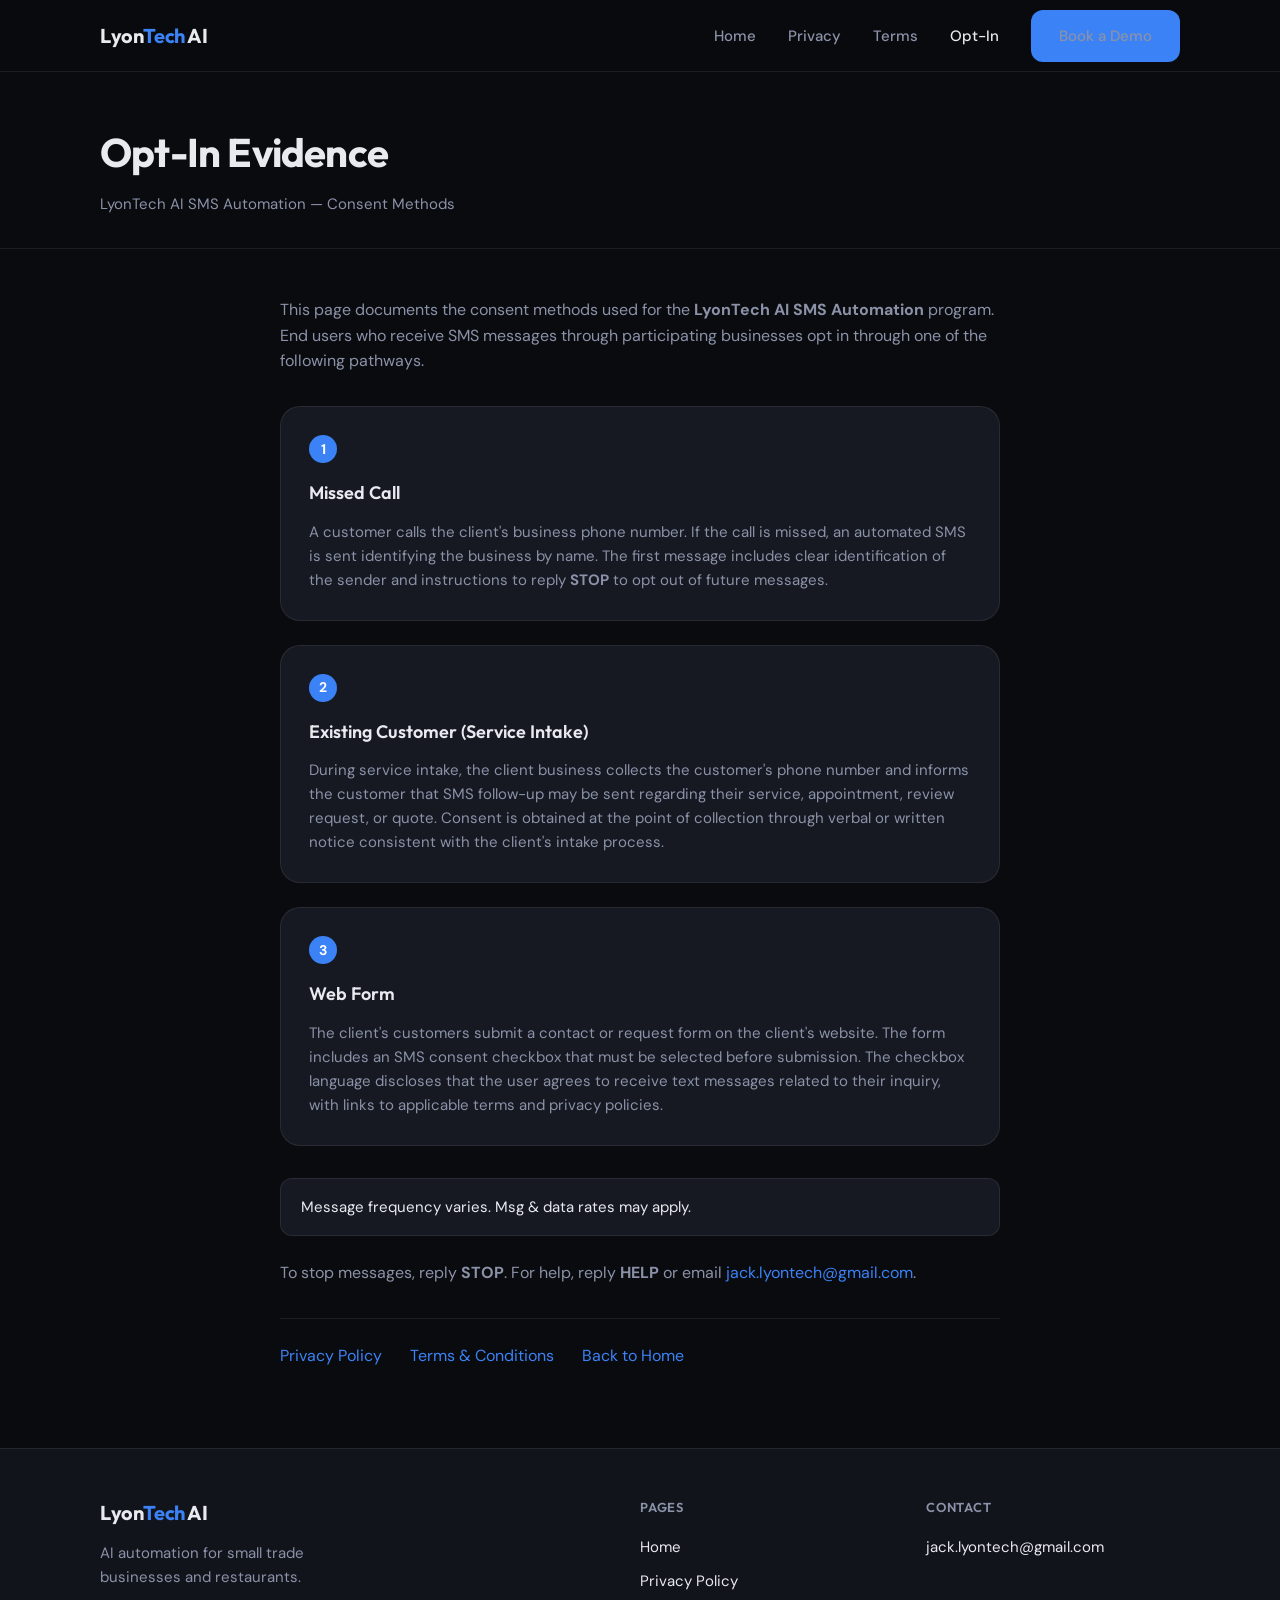
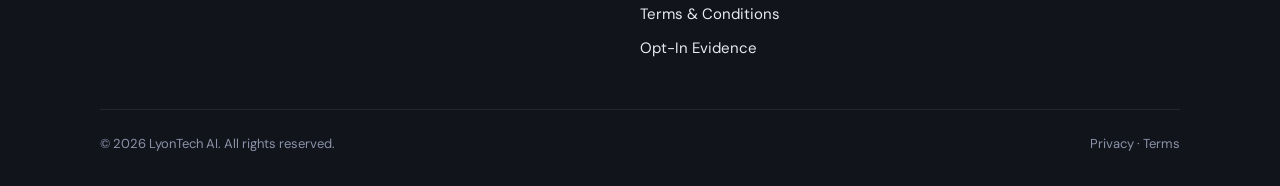
==== opt-in-evidence.html @ 8071e6d7 "initial" ====
<!DOCTYPE html>
<html lang="en">
<head>
  <meta charset="UTF-8">
  <meta name="viewport" content="width=device-width, initial-scale=1.0">
  <meta name="description" content="LyonTech AI SMS Automation — Opt-in consent methods and evidence">
  <title>Opt-In Evidence — LyonTech AI</title>
  <link rel="preconnect" href="https://fonts.googleapis.com">
  <link rel="preconnect" href="https://fonts.gstatic.com" crossorigin>
  <link href="https://fonts.googleapis.com/css2?family=DM+Sans:ital,opsz,wght@0,9..40,400;0,9..40,500;0,9..40,600;0,9..40,700;1,9..40,400&family=Outfit:wght@500;600;700&display=swap" rel="stylesheet">
  <link rel="stylesheet" href="css/styles.css">
</head>
<body>
  <header class="site-header">
    <div class="container header-inner">
      <a href="index.html" class="logo">Lyon<span>Tech</span> AI</a>
      <nav class="nav-desktop" aria-label="Main navigation">
        <a href="index.html">Home</a>
        <a href="privacy.html">Privacy</a>
        <a href="terms.html">Terms</a>
        <a href="opt-in-evidence.html" class="active">Opt-In</a>
        <a href="mailto:jack.lyontech@gmail.com?subject=Free%20Demo%20Request" class="btn btn-primary">Book a Demo</a>
      </nav>
      <button class="nav-toggle" type="button" aria-label="Open menu" aria-expanded="false" aria-controls="mobile-nav">
        <span></span>
        <span></span>
        <span></span>
      </button>
    </div>
    <nav id="mobile-nav" class="nav-mobile" aria-label="Mobile navigation">
      <a href="index.html">Home</a>
      <a href="privacy.html">Privacy</a>
      <a href="terms.html">Terms</a>
      <a href="opt-in-evidence.html" class="active">Opt-In Evidence</a>
      <a href="mailto:jack.lyontech@gmail.com?subject=Free%20Demo%20Request">Book a Free Demo</a>
    </nav>
  </header>

  <main>
    <div class="page-hero">
      <div class="container">
        <h1>Opt-In Evidence</h1>
        <p class="meta">LyonTech AI SMS Automation — Consent Methods</p>
      </div>
    </div>

    <div class="container legal-content">
      <p>This page documents the consent methods used for the <strong>LyonTech AI SMS Automation</strong> program. End users who receive SMS messages through participating businesses opt in through one of the following pathways.</p>

      <div class="optin-methods">
        <article class="optin-card">
          <span class="method-num" aria-hidden="true">1</span>
          <h3>Missed Call</h3>
          <p>A customer calls the client's business phone number. If the call is missed, an automated SMS is sent identifying the business by name. The first message includes clear identification of the sender and instructions to reply <strong>STOP</strong> to opt out of future messages.</p>
        </article>

        <article class="optin-card">
          <span class="method-num" aria-hidden="true">2</span>
          <h3>Existing Customer (Service Intake)</h3>
          <p>During service intake, the client business collects the customer's phone number and informs the customer that SMS follow-up may be sent regarding their service, appointment, review request, or quote. Consent is obtained at the point of collection through verbal or written notice consistent with the client's intake process.</p>
        </article>

        <article class="optin-card">
          <span class="method-num" aria-hidden="true">3</span>
          <h3>Web Form</h3>
          <p>The client's customers submit a contact or request form on the client's website. The form includes an SMS consent checkbox that must be selected before submission. The checkbox language discloses that the user agrees to receive text messages related to their inquiry, with links to applicable terms and privacy policies.</p>
        </article>
      </div>

      <p class="notice">Message frequency varies. Msg &amp; data rates may apply.</p>

      <p>To stop messages, reply <strong>STOP</strong>. For help, reply <strong>HELP</strong> or email <a href="mailto:jack.lyontech@gmail.com">jack.lyontech@gmail.com</a>.</p>

      <div class="legal-links">
        <a href="privacy.html">Privacy Policy</a>
        <a href="terms.html">Terms &amp; Conditions</a>
        <a href="index.html">Back to Home</a>
      </div>
    </div>
  </main>

  <footer class="site-footer">
    <div class="container">
      <div class="footer-grid">
        <div class="footer-brand">
          <a href="index.html" class="logo">Lyon<span>Tech</span> AI</a>
          <p>AI automation for small trade businesses and restaurants.</p>
        </div>
        <div class="footer-col">
          <h4>Pages</h4>
          <ul>
            <li><a href="index.html">Home</a></li>
            <li><a href="privacy.html">Privacy Policy</a></li>
            <li><a href="terms.html">Terms &amp; Conditions</a></li>
            <li><a href="opt-in-evidence.html">Opt-In Evidence</a></li>
          </ul>
        </div>
        <div class="footer-col">
          <h4>Contact</h4>
          <ul>
            <li><a href="mailto:jack.lyontech@gmail.com">jack.lyontech@gmail.com</a></li>
          </ul>
        </div>
      </div>
      <div class="footer-bottom">
        <span>&copy; 2026 LyonTech AI. All rights reserved.</span>
        <span>
          <a href="privacy.html">Privacy</a>
          &middot;
          <a href="terms.html">Terms</a>
        </span>
      </div>
    </div>
  </footer>

  <script src="js/main.js"></script>
</body>
</html>
---- css/styles.css ----
/* LyonTech AI — shared styles */
:root {
  --bg: #0a0b0f;
  --bg-elevated: #12141c;
  --bg-card: #161922;
  --border: rgba(255, 255, 255, 0.08);
  --text: #e8eaef;
  --text-muted: #8b92a8;
  --accent: #3b82f6;
  --accent-hover: #60a5fa;
  --accent-glow: rgba(59, 130, 246, 0.25);
  --success: #22c55e;
  --font-sans: "DM Sans", system-ui, sans-serif;
  --font-display: "Outfit", system-ui, sans-serif;
  --max-width: 1120px;
  --header-h: 72px;
  --radius: 12px;
  --radius-lg: 20px;
  --transition: 0.2s ease;
}

*,
*::before,
*::after {
  box-sizing: border-box;
  margin: 0;
  padding: 0;
}

html {
  scroll-behavior: smooth;
}

body {
  font-family: var(--font-sans);
  font-size: 1rem;
  line-height: 1.6;
  color: var(--text);
  background: var(--bg);
  min-height: 100vh;
  -webkit-font-smoothing: antialiased;
}

img {
  max-width: 100%;
  height: auto;
  display: block;
}

a {
  color: var(--accent);
  text-decoration: none;
  transition: color var(--transition);
}

a:hover {
  color: var(--accent-hover);
}

.container {
  width: 100%;
  max-width: var(--max-width);
  margin: 0 auto;
  padding: 0 1.25rem;
}

/* Header */
.site-header {
  position: fixed;
  top: 0;
  left: 0;
  right: 0;
  z-index: 100;
  height: var(--header-h);
  background: rgba(10, 11, 15, 0.85);
  backdrop-filter: blur(12px);
  border-bottom: 1px solid var(--border);
}

.header-inner {
  display: flex;
  align-items: center;
  justify-content: space-between;
  height: var(--header-h);
}

.logo {
  font-family: var(--font-display);
  font-weight: 700;
  font-size: 1.25rem;
  color: var(--text);
  letter-spacing: -0.02em;
}

.logo span {
  color: var(--accent);
}

.nav-desktop {
  display: none;
  align-items: center;
  gap: 2rem;
}

.nav-desktop a {
  color: var(--text-muted);
  font-size: 0.9375rem;
  font-weight: 500;
}

.nav-desktop a:hover,
.nav-desktop a.active {
  color: var(--text);
}

.nav-toggle {
  display: flex;
  flex-direction: column;
  justify-content: center;
  gap: 5px;
  width: 44px;
  height: 44px;
  padding: 10px;
  background: transparent;
  border: 1px solid var(--border);
  border-radius: var(--radius);
  cursor: pointer;
  color: var(--text);
}

.nav-toggle span {
  display: block;
  height: 2px;
  background: currentColor;
  border-radius: 1px;
  transition: transform var(--transition), opacity var(--transition);
}

.nav-toggle[aria-expanded="true"] span:nth-child(1) {
  transform: translateY(7px) rotate(45deg);
}

.nav-toggle[aria-expanded="true"] span:nth-child(2) {
  opacity: 0;
}

.nav-toggle[aria-expanded="true"] span:nth-child(3) {
  transform: translateY(-7px) rotate(-45deg);
}

.nav-mobile {
  display: none;
  position: fixed;
  top: var(--header-h);
  left: 0;
  right: 0;
  background: var(--bg-elevated);
  border-bottom: 1px solid var(--border);
  padding: 1rem 1.25rem 1.5rem;
  flex-direction: column;
  gap: 0.25rem;
}

.nav-mobile.is-open {
  display: flex;
}

.nav-mobile a {
  display: block;
  padding: 0.75rem 0;
  color: var(--text-muted);
  font-weight: 500;
  border-bottom: 1px solid var(--border);
}

.nav-mobile a:last-child {
  border-bottom: none;
}

.nav-mobile a:hover,
.nav-mobile a.active {
  color: var(--text);
}

@media (min-width: 768px) {
  .nav-desktop {
    display: flex;
  }

  .nav-toggle {
    display: none;
  }

  .nav-mobile {
    display: none !important;
  }
}

/* Buttons */
.btn {
  display: inline-flex;
  align-items: center;
  justify-content: center;
  gap: 0.5rem;
  padding: 0.875rem 1.75rem;
  font-family: var(--font-sans);
  font-size: 0.9375rem;
  font-weight: 600;
  border-radius: var(--radius);
  border: none;
  cursor: pointer;
  transition: background var(--transition), transform var(--transition), box-shadow var(--transition);
  text-decoration: none;
}

.btn-primary {
  background: var(--accent);
  color: #fff;
}

.btn-primary:hover {
  background: var(--accent-hover);
  color: #fff;
  box-shadow: 0 0 24px var(--accent-glow);
  transform: translateY(-1px);
}

.btn-outline {
  background: transparent;
  color: var(--text);
  border: 1px solid var(--border);
}

.btn-outline:hover {
  border-color: var(--text-muted);
  color: var(--text);
}

/* Hero */
.hero {
  padding: calc(var(--header-h) + 4rem) 0 5rem;
  position: relative;
  overflow: hidden;
}

.hero::before {
  content: "";
  position: absolute;
  top: -20%;
  left: 50%;
  transform: translateX(-50%);
  width: 800px;
  height: 500px;
  background: radial-gradient(ellipse, var(--accent-glow) 0%, transparent 70%);
  pointer-events: none;
}

.hero-content {
  position: relative;
  text-align: center;
  max-width: 720px;
  margin: 0 auto;
}

.hero-badge {
  display: inline-block;
  padding: 0.375rem 0.875rem;
  margin-bottom: 1.5rem;
  font-size: 0.8125rem;
  font-weight: 600;
  text-transform: uppercase;
  letter-spacing: 0.06em;
  color: var(--accent);
  background: rgba(59, 130, 246, 0.12);
  border: 1px solid rgba(59, 130, 246, 0.3);
  border-radius: 100px;
}

.hero h1 {
  font-family: var(--font-display);
  font-size: clamp(2.25rem, 5vw, 3.5rem);
  font-weight: 700;
  line-height: 1.15;
  letter-spacing: -0.03em;
  margin-bottom: 1.25rem;
}

.hero p {
  font-size: 1.125rem;
  color: var(--text-muted);
  margin-bottom: 2rem;
  line-height: 1.7;
}

.hero-cta {
  display: flex;
  flex-wrap: wrap;
  gap: 1rem;
  justify-content: center;
}

/* Sections */
section {
  padding: 5rem 0;
}

.section-label {
  font-size: 0.8125rem;
  font-weight: 600;
  text-transform: uppercase;
  letter-spacing: 0.08em;
  color: var(--accent);
  margin-bottom: 0.75rem;
}

.section-title {
  font-family: var(--font-display);
  font-size: clamp(1.75rem, 3vw, 2.25rem);
  font-weight: 700;
  letter-spacing: -0.02em;
  margin-bottom: 1rem;
}

.section-intro {
  color: var(--text-muted);
  max-width: 560px;
  margin-bottom: 3rem;
}

.section-header {
  text-align: center;
  margin-bottom: 3rem;
}

.section-header .section-intro {
  margin-left: auto;
  margin-right: auto;
}

/* Services */
.services-grid {
  display: grid;
  gap: 1.5rem;
}

@media (min-width: 768px) {
  .services-grid {
    grid-template-columns: repeat(3, 1fr);
  }
}

.service-card {
  background: var(--bg-card);
  border: 1px solid var(--border);
  border-radius: var(--radius-lg);
  padding: 2rem;
  transition: border-color var(--transition), transform var(--transition);
}

.service-card:hover {
  border-color: rgba(59, 130, 246, 0.35);
  transform: translateY(-2px);
}

.service-icon {
  width: 48px;
  height: 48px;
  display: flex;
  align-items: center;
  justify-content: center;
  background: rgba(59, 130, 246, 0.15);
  border-radius: var(--radius);
  margin-bottom: 1.25rem;
  font-size: 1.5rem;
}

.service-card h3 {
  font-family: var(--font-display);
  font-size: 1.125rem;
  font-weight: 600;
  margin-bottom: 0.75rem;
}

.service-card p {
  color: var(--text-muted);
  font-size: 0.9375rem;
}

/* How it works */
.how-it-works {
  background: var(--bg-elevated);
  border-top: 1px solid var(--border);
  border-bottom: 1px solid var(--border);
}

.steps {
  display: grid;
  gap: 2rem;
  position: relative;
}

@media (min-width: 768px) {
  .steps {
    grid-template-columns: repeat(3, 1fr);
    gap: 1.5rem;
  }
}

.step {
  text-align: center;
  position: relative;
}

.step-number {
  width: 56px;
  height: 56px;
  margin: 0 auto 1.25rem;
  display: flex;
  align-items: center;
  justify-content: center;
  font-family: var(--font-display);
  font-size: 1.25rem;
  font-weight: 700;
  color: var(--accent);
  background: var(--bg-card);
  border: 2px solid var(--accent);
  border-radius: 50%;
}

.step-visual {
  font-size: 2.5rem;
  margin-bottom: 1rem;
  line-height: 1;
}

.step h3 {
  font-family: var(--font-display);
  font-size: 1.125rem;
  font-weight: 600;
  margin-bottom: 0.5rem;
}

.step p {
  color: var(--text-muted);
  font-size: 0.9375rem;
}

.step-arrow {
  display: none;
  position: absolute;
  top: 28px;
  right: -12%;
  color: var(--text-muted);
  font-size: 1.5rem;
}

@media (min-width: 768px) {
  .step:not(:last-child) .step-arrow {
    display: block;
  }
}

/* Testimonials */
.testimonials-grid {
  display: grid;
  gap: 1.5rem;
}

@media (min-width: 640px) {
  .testimonials-grid {
    grid-template-columns: repeat(2, 1fr);
  }
}

@media (min-width: 1024px) {
  .testimonials-grid {
    grid-template-columns: repeat(3, 1fr);
  }
}

.testimonial-card {
  background: var(--bg-card);
  border: 1px dashed var(--border);
  border-radius: var(--radius-lg);
  padding: 2rem;
  min-height: 200px;
  display: flex;
  flex-direction: column;
}

.testimonial-placeholder {
  flex: 1;
  display: flex;
  align-items: center;
  justify-content: center;
  color: var(--text-muted);
  font-size: 0.875rem;
  font-style: italic;
  text-align: center;
  padding: 1rem;
}

.testimonial-meta {
  margin-top: 1.5rem;
  padding-top: 1rem;
  border-top: 1px solid var(--border);
}

.testimonial-meta strong {
  display: block;
  font-size: 0.9375rem;
}

.testimonial-meta span {
  font-size: 0.8125rem;
  color: var(--text-muted);
}

/* CTA band */
.cta-band {
  padding: 4rem 0;
  text-align: center;
  background: linear-gradient(180deg, var(--bg) 0%, var(--bg-elevated) 100%);
}

.cta-band h2 {
  font-family: var(--font-display);
  font-size: clamp(1.5rem, 3vw, 2rem);
  font-weight: 700;
  margin-bottom: 0.75rem;
}

.cta-band p {
  color: var(--text-muted);
  margin-bottom: 1.5rem;
}

/* Industries */
.industries {
  padding-top: 0;
}

.industry-tags {
  display: flex;
  flex-wrap: wrap;
  gap: 0.75rem;
  justify-content: center;
}

.industry-tags span {
  padding: 0.5rem 1rem;
  font-size: 0.875rem;
  color: var(--text-muted);
  background: var(--bg-card);
  border: 1px solid var(--border);
  border-radius: 100px;
}

/* Legal / content pages */
.page-hero {
  padding: calc(var(--header-h) + 3rem) 0 2rem;
  border-bottom: 1px solid var(--border);
}

.page-hero h1 {
  font-family: var(--font-display);
  font-size: clamp(1.75rem, 4vw, 2.5rem);
  font-weight: 700;
  letter-spacing: -0.02em;
  margin-bottom: 0.5rem;
}

.page-hero .meta {
  color: var(--text-muted);
  font-size: 0.9375rem;
}

.legal-content {
  padding: 3rem 0 5rem;
  max-width: 720px;
}

.legal-content h2 {
  font-family: var(--font-display);
  font-size: 1.25rem;
  font-weight: 600;
  margin: 2rem 0 0.75rem;
}

.legal-content h2:first-child {
  margin-top: 0;
}

.legal-content p,
.legal-content li {
  color: var(--text-muted);
  margin-bottom: 1rem;
}

.legal-content ul,
.legal-content ol {
  margin: 0 0 1rem 1.25rem;
  color: var(--text-muted);
}

.legal-content li {
  margin-bottom: 0.5rem;
}

.legal-content a {
  word-break: break-word;
}

.legal-content .notice {
  padding: 1rem 1.25rem;
  background: var(--bg-card);
  border: 1px solid var(--border);
  border-radius: var(--radius);
  margin: 1.5rem 0;
  font-size: 0.9375rem;
  color: var(--text);
}

/* Opt-in methods */
.optin-methods {
  display: grid;
  gap: 1.5rem;
  margin: 2rem 0;
}

.optin-card {
  background: var(--bg-card);
  border: 1px solid var(--border);
  border-radius: var(--radius-lg);
  padding: 1.75rem;
}

.optin-card .method-num {
  display: inline-flex;
  align-items: center;
  justify-content: center;
  width: 28px;
  height: 28px;
  font-size: 0.875rem;
  font-weight: 700;
  color: #fff;
  background: var(--accent);
  border-radius: 50%;
  margin-bottom: 1rem;
}

.optin-card h3 {
  font-family: var(--font-display);
  font-size: 1.125rem;
  font-weight: 600;
  margin-bottom: 0.75rem;
}

.optin-card p {
  color: var(--text-muted);
  font-size: 0.9375rem;
  margin-bottom: 0;
}

.legal-links {
  margin-top: 2rem;
  padding-top: 1.5rem;
  border-top: 1px solid var(--border);
}

.legal-links a {
  margin-right: 1.5rem;
}

/* Footer */
.site-footer {
  padding: 3rem 0 2rem;
  border-top: 1px solid var(--border);
  background: var(--bg-elevated);
}

.footer-grid {
  display: grid;
  gap: 2rem;
  margin-bottom: 2.5rem;
}

@media (min-width: 640px) {
  .footer-grid {
    grid-template-columns: 2fr 1fr 1fr;
  }
}

.footer-brand p {
  color: var(--text-muted);
  font-size: 0.9375rem;
  margin-top: 0.75rem;
  max-width: 280px;
}

.footer-col h4 {
  font-family: var(--font-display);
  font-size: 0.8125rem;
  font-weight: 600;
  text-transform: uppercase;
  letter-spacing: 0.06em;
  color: var(--text-muted);
  margin-bottom: 1rem;
}

.footer-col ul {
  list-style: none;
}

.footer-col li {
  margin-bottom: 0.5rem;
}

.footer-col a {
  color: var(--text);
  font-size: 0.9375rem;
}

.footer-col a:hover {
  color: var(--accent);
}

.footer-bottom {
  padding-top: 1.5rem;
  border-top: 1px solid var(--border);
  display: flex;
  flex-wrap: wrap;
  gap: 1rem;
  justify-content: space-between;
  align-items: center;
  font-size: 0.8125rem;
  color: var(--text-muted);
}

.footer-bottom a {
  color: var(--text-muted);
}

.footer-bottom a:hover {
  color: var(--text);
}
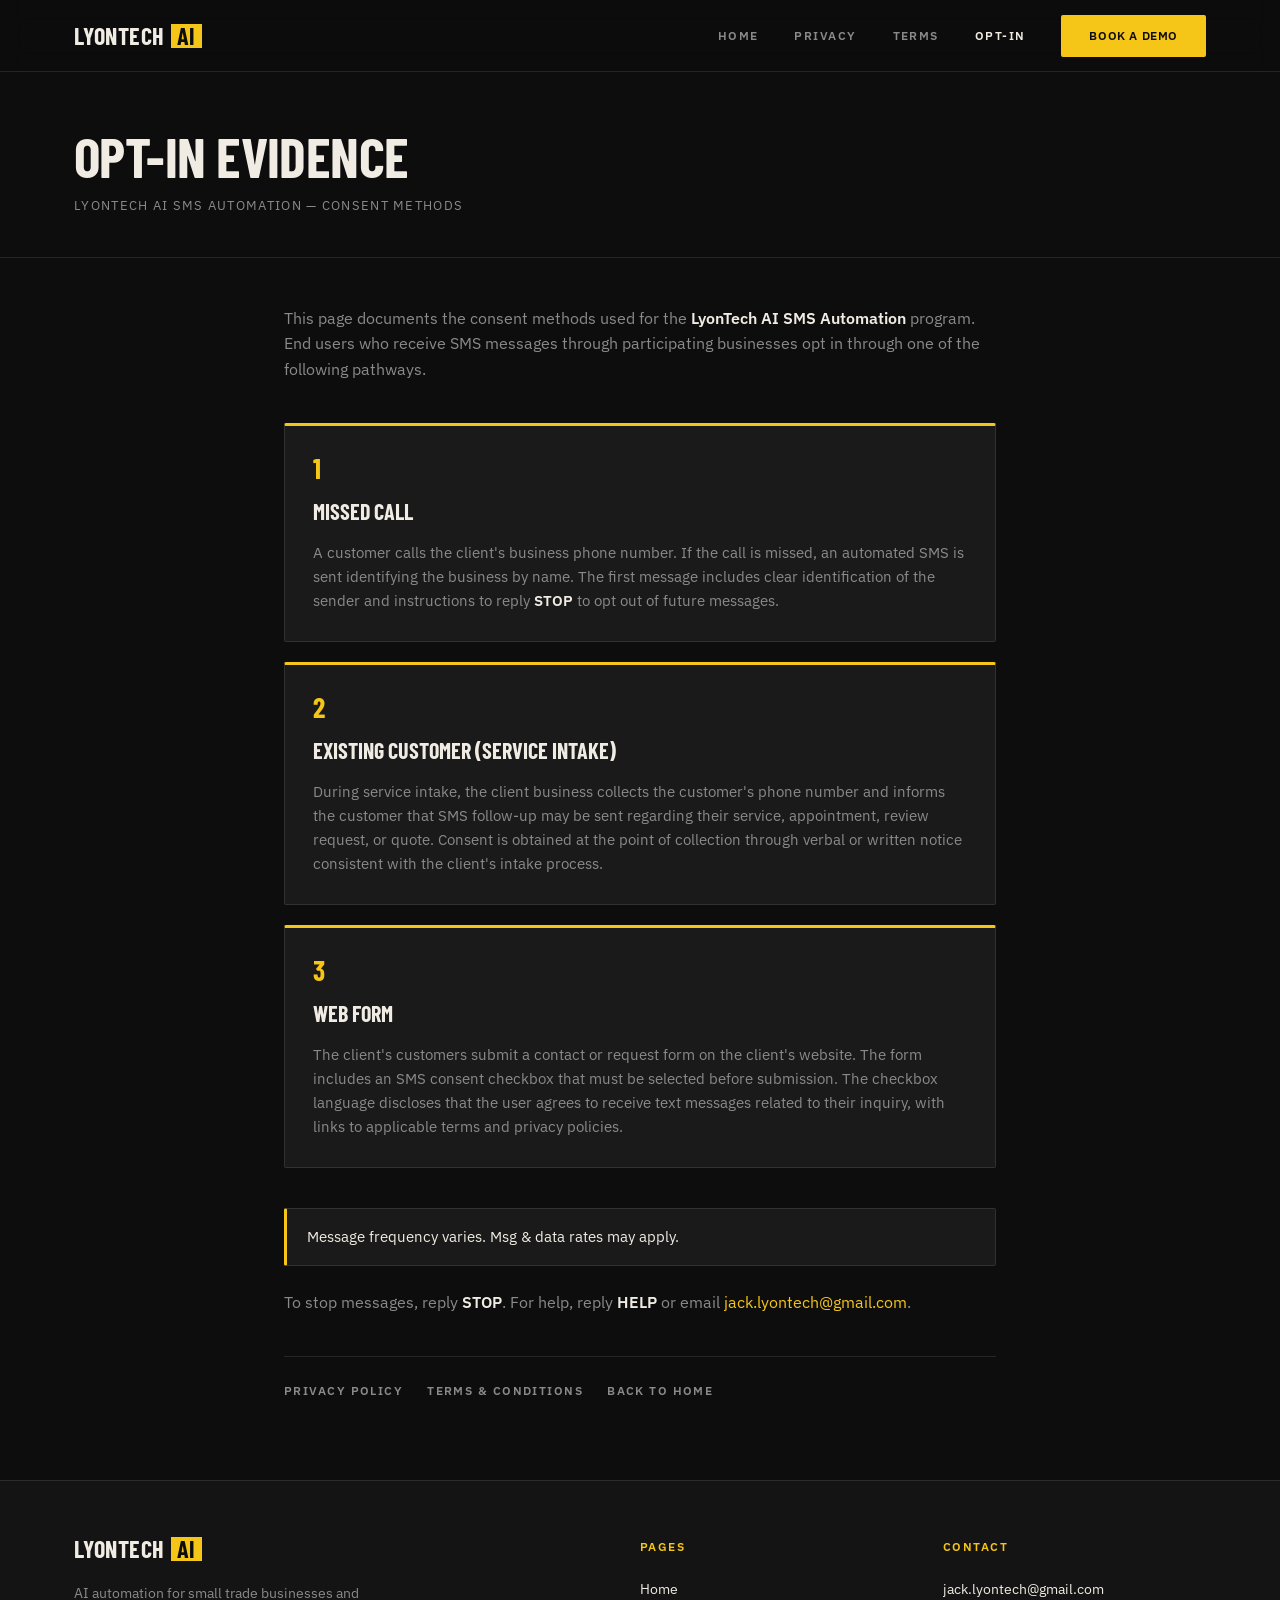
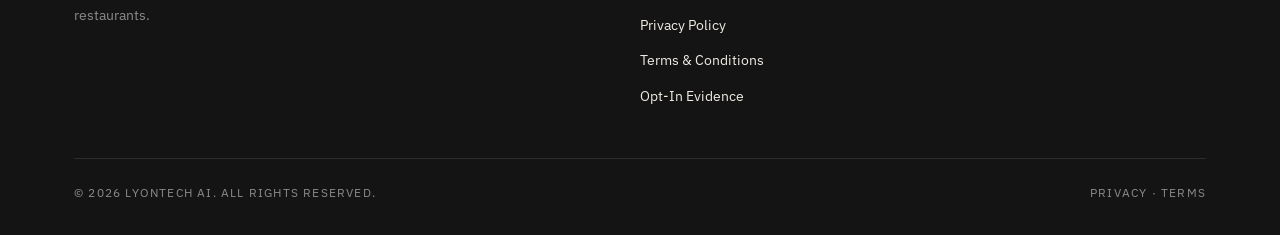
==== commit 8e8b3e65: "Site redesign" ====
--- a/opt-in-evidence.html
+++ b/opt-in-evidence.html
@@ -7,19 +7,19 @@
   <title>Opt-In Evidence — LyonTech AI</title>
   <link rel="preconnect" href="https://fonts.googleapis.com">
   <link rel="preconnect" href="https://fonts.gstatic.com" crossorigin>
-  <link href="https://fonts.googleapis.com/css2?family=DM+Sans:ital,opsz,wght@0,9..40,400;0,9..40,500;0,9..40,600;0,9..40,700;1,9..40,400&family=Outfit:wght@500;600;700&display=swap" rel="stylesheet">
+  <link href="https://fonts.googleapis.com/css2?family=Barlow+Condensed:wght@600;700&family=IBM+Plex+Sans:wght@400;500;600&display=swap" rel="stylesheet">
   <link rel="stylesheet" href="css/styles.css">
 </head>
 <body>
   <header class="site-header">
     <div class="container header-inner">
-      <a href="index.html" class="logo">Lyon<span>Tech</span> AI</a>
+      <a href="index.html" class="logo">LYONTECH<span>AI</span></a>
       <nav class="nav-desktop" aria-label="Main navigation">
         <a href="index.html">Home</a>
         <a href="privacy.html">Privacy</a>
         <a href="terms.html">Terms</a>
         <a href="opt-in-evidence.html" class="active">Opt-In</a>
-        <a href="mailto:jack.lyontech@gmail.com?subject=Free%20Demo%20Request" class="btn btn-primary">Book a Demo</a>
+        <a href="index.html#contact" class="btn btn-primary">Book a Demo</a>
       </nav>
       <button class="nav-toggle" type="button" aria-label="Open menu" aria-expanded="false" aria-controls="mobile-nav">
         <span></span>
@@ -32,7 +32,7 @@
       <a href="privacy.html">Privacy</a>
       <a href="terms.html">Terms</a>
       <a href="opt-in-evidence.html" class="active">Opt-In Evidence</a>
-      <a href="mailto:jack.lyontech@gmail.com?subject=Free%20Demo%20Request">Book a Free Demo</a>
+      <a href="index.html#contact">Book a Free Demo</a>
     </nav>
   </header>
 
@@ -83,7 +83,7 @@
     <div class="container">
       <div class="footer-grid">
         <div class="footer-brand">
-          <a href="index.html" class="logo">Lyon<span>Tech</span> AI</a>
+          <a href="index.html" class="logo">LYONTECH<span>AI</span></a>
           <p>AI automation for small trade businesses and restaurants.</p>
         </div>
         <div class="footer-col">
--- a/css/styles.css
+++ b/css/styles.css
@@ -1,22 +1,22 @@
 /* LyonTech AI — shared styles */
 :root {
-  --bg: #0a0b0f;
-  --bg-elevated: #12141c;
-  --bg-card: #161922;
-  --border: rgba(255, 255, 255, 0.08);
-  --text: #e8eaef;
-  --text-muted: #8b92a8;
-  --accent: #3b82f6;
-  --accent-hover: #60a5fa;
-  --accent-glow: rgba(59, 130, 246, 0.25);
+  --bg: #0d0d0d;
+  --bg-elevated: #141414;
+  --bg-card: #1a1a1a;
+  --border: rgba(255, 255, 255, 0.1);
+  --text: #f0ece4;
+  --text-muted: #8a8a8a;
+  --accent: #f5c518;
+  --accent-hover: #ffd84d;
+  --accent-glow: rgba(245, 197, 24, 0.18);
   --success: #22c55e;
-  --font-sans: "DM Sans", system-ui, sans-serif;
-  --font-display: "Outfit", system-ui, sans-serif;
-  --max-width: 1120px;
+  --font-sans: "IBM Plex Sans", system-ui, sans-serif;
+  --font-display: "Barlow Condensed", sans-serif;
+  --max-width: 1180px;
   --header-h: 72px;
-  --radius: 12px;
-  --radius-lg: 20px;
-  --transition: 0.2s ease;
+  --radius: 2px;
+  --radius-lg: 2px;
+  --transition: 0.18s ease;
 }
 
 *,
@@ -61,7 +61,7 @@
   width: 100%;
   max-width: var(--max-width);
   margin: 0 auto;
-  padding: 0 1.25rem;
+  padding: 0 1.5rem;
 }
 
 /* Header */
@@ -72,7 +72,7 @@
   right: 0;
   z-index: 100;
   height: var(--header-h);
-  background: rgba(10, 11, 15, 0.85);
+  background: rgba(13, 13, 13, 0.92);
   backdrop-filter: blur(12px);
   border-bottom: 1px solid var(--border);
 }
@@ -87,30 +87,51 @@
 .logo {
   font-family: var(--font-display);
   font-weight: 700;
-  font-size: 1.25rem;
-  color: var(--text);
-  letter-spacing: -0.02em;
+  font-size: 1.5rem;
+  letter-spacing: 0.02em;
+  color: var(--text);
+  text-transform: uppercase;
+  display: inline-flex;
+  align-items: center;
+  line-height: 1;
 }
 
 .logo span {
-  color: var(--accent);
+  display: inline-block;
+  background: var(--accent);
+  color: #0d0d0d;
+  padding: 0 6px;
+  margin-left: 6px;
+  font-family: var(--font-display);
+  font-weight: 700;
 }
 
 .nav-desktop {
   display: none;
   align-items: center;
-  gap: 2rem;
+  gap: 2.25rem;
 }
 
 .nav-desktop a {
   color: var(--text-muted);
-  font-size: 0.9375rem;
-  font-weight: 500;
+  font-size: 0.75rem;
+  font-weight: 600;
+  text-transform: uppercase;
+  letter-spacing: 0.12em;
 }
 
 .nav-desktop a:hover,
 .nav-desktop a.active {
   color: var(--text);
+}
+
+.nav-desktop a.btn {
+  color: #0d0d0d;
+  letter-spacing: 0.05em;
+}
+
+.nav-desktop a.btn:hover {
+  color: #0d0d0d;
 }
 
 .nav-toggle {
@@ -132,7 +153,7 @@
   display: block;
   height: 2px;
   background: currentColor;
-  border-radius: 1px;
+  border-radius: 0;
   transition: transform var(--transition), opacity var(--transition);
 }
 
@@ -156,9 +177,9 @@
   right: 0;
   background: var(--bg-elevated);
   border-bottom: 1px solid var(--border);
-  padding: 1rem 1.25rem 1.5rem;
+  padding: 1rem 1.5rem 1.5rem;
   flex-direction: column;
-  gap: 0.25rem;
+  gap: 0;
 }
 
 .nav-mobile.is-open {
@@ -167,9 +188,12 @@
 
 .nav-mobile a {
   display: block;
-  padding: 0.75rem 0;
-  color: var(--text-muted);
-  font-weight: 500;
+  padding: 1rem 0;
+  color: var(--text-muted);
+  font-weight: 600;
+  font-size: 0.8125rem;
+  text-transform: uppercase;
+  letter-spacing: 0.12em;
   border-bottom: 1px solid var(--border);
 }
 
@@ -204,143 +228,166 @@
   gap: 0.5rem;
   padding: 0.875rem 1.75rem;
   font-family: var(--font-sans);
-  font-size: 0.9375rem;
-  font-weight: 600;
+  font-size: 0.8125rem;
+  font-weight: 600;
+  letter-spacing: 0.05em;
+  text-transform: uppercase;
   border-radius: var(--radius);
   border: none;
   cursor: pointer;
-  transition: background var(--transition), transform var(--transition), box-shadow var(--transition);
+  transition: background var(--transition), color var(--transition), transform var(--transition), border-color var(--transition);
   text-decoration: none;
+  line-height: 1.1;
 }
 
 .btn-primary {
   background: var(--accent);
-  color: #fff;
+  color: #0d0d0d;
 }
 
 .btn-primary:hover {
   background: var(--accent-hover);
-  color: #fff;
-  box-shadow: 0 0 24px var(--accent-glow);
-  transform: translateY(-1px);
+  color: #0d0d0d;
+  transform: translateY(-2px);
+  box-shadow: none;
 }
 
 .btn-outline {
   background: transparent;
   color: var(--text);
-  border: 1px solid var(--border);
+  border: 1px solid var(--text);
 }
 
 .btn-outline:hover {
-  border-color: var(--text-muted);
-  color: var(--text);
+  background: var(--text);
+  color: #0d0d0d;
+  border-color: var(--text);
 }
 
 /* Hero */
 .hero {
-  padding: calc(var(--header-h) + 4rem) 0 5rem;
+  padding: calc(var(--header-h) + 5rem) 0 6rem;
   position: relative;
   overflow: hidden;
-}
-
-.hero::before {
-  content: "";
+  border-bottom: 1px solid var(--border);
+}
+
+.hero-bgword {
   position: absolute;
-  top: -20%;
+  top: 50%;
   left: 50%;
-  transform: translateX(-50%);
-  width: 800px;
-  height: 500px;
-  background: radial-gradient(ellipse, var(--accent-glow) 0%, transparent 70%);
+  transform: translate(-50%, -50%);
+  font-family: var(--font-display);
+  font-weight: 700;
+  text-transform: uppercase;
+  font-size: clamp(120px, 22vw, 260px);
+  color: transparent;
+  -webkit-text-stroke: 1px rgba(255, 255, 255, 0.05);
+  white-space: nowrap;
   pointer-events: none;
+  z-index: 0;
+  user-select: none;
+  letter-spacing: -0.02em;
+  line-height: 1;
 }
 
 .hero-content {
   position: relative;
-  text-align: center;
-  max-width: 720px;
+  z-index: 1;
+  text-align: left;
+  max-width: 900px;
   margin: 0 auto;
 }
 
 .hero-badge {
   display: inline-block;
-  padding: 0.375rem 0.875rem;
-  margin-bottom: 1.5rem;
-  font-size: 0.8125rem;
-  font-weight: 600;
-  text-transform: uppercase;
-  letter-spacing: 0.06em;
-  color: var(--accent);
-  background: rgba(59, 130, 246, 0.12);
-  border: 1px solid rgba(59, 130, 246, 0.3);
-  border-radius: 100px;
+  padding: 0.1rem 0 0.1rem 0.75rem;
+  margin-bottom: 1.75rem;
+  font-family: var(--font-sans);
+  font-size: 0.75rem;
+  font-weight: 600;
+  text-transform: uppercase;
+  letter-spacing: 0.12em;
+  color: var(--text);
+  background: transparent;
+  border: none;
+  border-left: 3px solid var(--accent);
+  border-radius: 0;
 }
 
 .hero h1 {
   font-family: var(--font-display);
-  font-size: clamp(2.25rem, 5vw, 3.5rem);
-  font-weight: 700;
-  line-height: 1.15;
-  letter-spacing: -0.03em;
-  margin-bottom: 1.25rem;
+  font-size: clamp(3rem, 8vw, 6rem);
+  font-weight: 700;
+  line-height: 0.95;
+  letter-spacing: -0.02em;
+  text-transform: uppercase;
+  margin-bottom: 1.75rem;
 }
 
 .hero p {
   font-size: 1.125rem;
   color: var(--text-muted);
-  margin-bottom: 2rem;
-  line-height: 1.7;
+  margin-bottom: 2.25rem;
+  line-height: 1.6;
+  max-width: 620px;
 }
 
 .hero-cta {
   display: flex;
   flex-wrap: wrap;
-  gap: 1rem;
-  justify-content: center;
+  gap: 0.875rem;
 }
 
 /* Sections */
 section {
-  padding: 5rem 0;
+  padding: 6rem 0;
 }
 
 .section-label {
-  font-size: 0.8125rem;
-  font-weight: 600;
-  text-transform: uppercase;
-  letter-spacing: 0.08em;
+  font-family: var(--font-sans);
+  font-size: 0.75rem;
+  font-weight: 600;
+  text-transform: uppercase;
+  letter-spacing: 0.12em;
   color: var(--accent);
-  margin-bottom: 0.75rem;
+  margin-bottom: 1rem;
+  display: inline-block;
 }
 
 .section-title {
   font-family: var(--font-display);
-  font-size: clamp(1.75rem, 3vw, 2.25rem);
-  font-weight: 700;
-  letter-spacing: -0.02em;
-  margin-bottom: 1rem;
+  font-size: clamp(2rem, 4.5vw, 3.25rem);
+  font-weight: 700;
+  letter-spacing: -0.01em;
+  text-transform: uppercase;
+  line-height: 1;
+  margin-bottom: 1.25rem;
 }
 
 .section-intro {
   color: var(--text-muted);
-  max-width: 560px;
-  margin-bottom: 3rem;
+  max-width: 620px;
+  margin-bottom: 3.5rem;
+  font-size: 1.0625rem;
 }
 
 .section-header {
-  text-align: center;
-  margin-bottom: 3rem;
+  text-align: left;
+  margin-bottom: 3.5rem;
+  max-width: 720px;
 }
 
 .section-header .section-intro {
-  margin-left: auto;
-  margin-right: auto;
+  margin-bottom: 0;
 }
 
 /* Services */
 .services-grid {
   display: grid;
-  gap: 1.5rem;
+  gap: 1px;
+  background: var(--border);
+  border: 1px solid var(--border);
 }
 
 @media (min-width: 768px) {
@@ -351,39 +398,47 @@
 
 .service-card {
   background: var(--bg-card);
-  border: 1px solid var(--border);
-  border-radius: var(--radius-lg);
-  padding: 2rem;
-  transition: border-color var(--transition), transform var(--transition);
+  border-radius: var(--radius);
+  border-top: 3px solid var(--accent);
+  padding: 2.5rem 2rem;
+  transition: transform var(--transition), border-top-color var(--transition), background var(--transition);
 }
 
 .service-card:hover {
-  border-color: rgba(59, 130, 246, 0.35);
-  transform: translateY(-2px);
+  transform: translateY(-3px);
+  border-top-color: var(--accent-hover);
+  background: var(--bg-elevated);
 }
 
 .service-icon {
-  width: 48px;
-  height: 48px;
-  display: flex;
-  align-items: center;
-  justify-content: center;
-  background: rgba(59, 130, 246, 0.15);
-  border-radius: var(--radius);
+  font-family: var(--font-display);
+  font-weight: 700;
+  font-size: 2.75rem;
+  color: var(--accent);
+  line-height: 1;
   margin-bottom: 1.25rem;
+  opacity: 0.9;
+  width: auto;
+  height: auto;
+  background: none;
+  border-radius: 0;
+  display: block;
+}
+
+.service-card h3 {
+  font-family: var(--font-display);
   font-size: 1.5rem;
-}
-
-.service-card h3 {
-  font-family: var(--font-display);
-  font-size: 1.125rem;
-  font-weight: 600;
-  margin-bottom: 0.75rem;
+  font-weight: 700;
+  text-transform: uppercase;
+  letter-spacing: 0;
+  line-height: 1.05;
+  margin-bottom: 0.875rem;
 }
 
 .service-card p {
   color: var(--text-muted);
   font-size: 0.9375rem;
+  line-height: 1.6;
 }
 
 /* How it works */
@@ -395,26 +450,28 @@
 
 .steps {
   display: grid;
-  gap: 2rem;
+  gap: 2.5rem;
   position: relative;
 }
 
 @media (min-width: 768px) {
   .steps {
     grid-template-columns: repeat(3, 1fr);
-    gap: 1.5rem;
+    gap: 2rem;
   }
 }
 
 .step {
-  text-align: center;
+  text-align: left;
   position: relative;
+  padding: 1.5rem 0 0;
+  border-top: 1px solid var(--border);
 }
 
 .step-number {
-  width: 56px;
-  height: 56px;
-  margin: 0 auto 1.25rem;
+  width: 48px;
+  height: 48px;
+  margin: 0 0 1.25rem;
   display: flex;
   align-items: center;
   justify-content: center;
@@ -422,22 +479,18 @@
   font-size: 1.25rem;
   font-weight: 700;
   color: var(--accent);
-  background: var(--bg-card);
+  background: transparent;
   border: 2px solid var(--accent);
-  border-radius: 50%;
-}
-
-.step-visual {
-  font-size: 2.5rem;
-  margin-bottom: 1rem;
-  line-height: 1;
+  border-radius: var(--radius);
 }
 
 .step h3 {
   font-family: var(--font-display);
-  font-size: 1.125rem;
-  font-weight: 600;
-  margin-bottom: 0.5rem;
+  font-size: 1.375rem;
+  font-weight: 700;
+  text-transform: uppercase;
+  letter-spacing: 0;
+  margin-bottom: 0.625rem;
 }
 
 .step p {
@@ -447,23 +500,12 @@
 
 .step-arrow {
   display: none;
-  position: absolute;
-  top: 28px;
-  right: -12%;
-  color: var(--text-muted);
-  font-size: 1.5rem;
-}
-
-@media (min-width: 768px) {
-  .step:not(:last-child) .step-arrow {
-    display: block;
-  }
 }
 
 /* Testimonials */
 .testimonials-grid {
   display: grid;
-  gap: 1.5rem;
+  gap: 1.25rem;
 }
 
 @media (min-width: 640px) {
@@ -480,8 +522,9 @@
 
 .testimonial-card {
   background: var(--bg-card);
-  border: 1px dashed var(--border);
-  border-radius: var(--radius-lg);
+  border: 1px solid var(--border);
+  border-left: 3px solid var(--accent);
+  border-radius: var(--radius);
   padding: 2rem;
   min-height: 200px;
   display: flex;
@@ -491,13 +534,14 @@
 .testimonial-placeholder {
   flex: 1;
   display: flex;
-  align-items: center;
-  justify-content: center;
-  color: var(--text-muted);
-  font-size: 0.875rem;
-  font-style: italic;
-  text-align: center;
-  padding: 1rem;
+  align-items: flex-start;
+  justify-content: flex-start;
+  color: var(--text);
+  font-size: 1rem;
+  font-style: normal;
+  text-align: left;
+  padding: 0;
+  line-height: 1.5;
 }
 
 .testimonial-meta {
@@ -508,83 +552,239 @@
 
 .testimonial-meta strong {
   display: block;
-  font-size: 0.9375rem;
+  font-family: var(--font-sans);
+  font-size: 0.75rem;
+  font-weight: 600;
+  text-transform: uppercase;
+  letter-spacing: 0.12em;
+  color: var(--text);
 }
 
 .testimonial-meta span {
-  font-size: 0.8125rem;
-  color: var(--text-muted);
+  font-size: 0.75rem;
+  color: var(--text-muted);
+  text-transform: uppercase;
+  letter-spacing: 0.08em;
+}
+
+/* Contact / Demo form */
+.contact-section {
+  background: var(--bg);
+  border-top: 1px solid var(--border);
+}
+
+.contact-section .section-header {
+  margin-left: auto;
+  margin-right: auto;
+  max-width: 720px;
+  text-align: left;
+}
+
+.demo-form {
+  max-width: 760px;
+  margin: 0 auto;
+  display: grid;
+  grid-template-columns: 1fr;
+  gap: 1.25rem;
+}
+
+.demo-form .form-row {
+  display: grid;
+  grid-template-columns: 1fr;
+  gap: 1.25rem;
+}
+
+@media (min-width: 640px) {
+  .demo-form .form-row {
+    grid-template-columns: 1fr 1fr;
+  }
+}
+
+.demo-form .form-field {
+  display: flex;
+  flex-direction: column;
+}
+
+.demo-form label {
+  font-family: var(--font-sans);
+  font-size: 0.75rem;
+  font-weight: 600;
+  text-transform: uppercase;
+  letter-spacing: 0.1em;
+  color: var(--text-muted);
+  margin-bottom: 0.4rem;
+}
+
+.demo-form input,
+.demo-form select,
+.demo-form textarea {
+  width: 100%;
+  background: var(--bg-card);
+  border: 1px solid var(--border);
+  border-radius: var(--radius);
+  padding: 0.875rem 1rem;
+  color: var(--text);
+  font-family: var(--font-sans);
+  font-size: 1rem;
+  line-height: 1.4;
+  transition: border-color var(--transition);
+}
+
+.demo-form textarea {
+  min-height: 140px;
+  resize: vertical;
+}
+
+.demo-form select {
+  appearance: none;
+  -webkit-appearance: none;
+  background-image: linear-gradient(45deg, transparent 50%, var(--text-muted) 50%), linear-gradient(135deg, var(--text-muted) 50%, transparent 50%);
+  background-position: calc(100% - 18px) center, calc(100% - 13px) center;
+  background-size: 5px 5px, 5px 5px;
+  background-repeat: no-repeat;
+  padding-right: 2.5rem;
+}
+
+.demo-form input:focus,
+.demo-form select:focus,
+.demo-form textarea:focus {
+  border-color: var(--accent);
+  outline: none;
+}
+
+.demo-form input::placeholder,
+.demo-form textarea::placeholder {
+  color: var(--text-muted);
+}
+
+.demo-form .form-submit {
+  display: flex;
+  justify-content: flex-start;
+}
+
+.demo-form .form-submit .btn {
+  width: 100%;
+}
+
+@media (min-width: 640px) {
+  .demo-form .form-submit .btn {
+    width: auto;
+    min-width: 240px;
+  }
+}
+
+.form-confirmation {
+  max-width: 760px;
+  margin: 0 auto;
+  padding: 2rem;
+  background: var(--bg-card);
+  border: 1px solid var(--border);
+  border-left: 3px solid var(--accent);
+  border-radius: var(--radius);
+  color: var(--text);
+  font-size: 1rem;
+  line-height: 1.6;
+}
+
+.form-confirmation a {
+  color: var(--accent);
 }
 
 /* CTA band */
 .cta-band {
-  padding: 4rem 0;
-  text-align: center;
-  background: linear-gradient(180deg, var(--bg) 0%, var(--bg-elevated) 100%);
+  padding: 5rem 0;
+  text-align: left;
+  background: var(--bg);
+  border-top: 1px solid var(--border);
+  border-bottom: 1px solid var(--border);
+}
+
+.cta-band .container {
+  display: flex;
+  flex-direction: column;
+  gap: 1.5rem;
+  align-items: flex-start;
 }
 
 .cta-band h2 {
   font-family: var(--font-display);
-  font-size: clamp(1.5rem, 3vw, 2rem);
-  font-weight: 700;
-  margin-bottom: 0.75rem;
+  font-size: clamp(2rem, 4.5vw, 3rem);
+  font-weight: 700;
+  text-transform: uppercase;
+  letter-spacing: -0.01em;
+  line-height: 1;
+  margin: 0;
 }
 
 .cta-band p {
   color: var(--text-muted);
-  margin-bottom: 1.5rem;
+  margin: 0;
+  max-width: 560px;
 }
 
 /* Industries */
 .industries {
-  padding-top: 0;
+  padding: 2.5rem 0 4rem;
+  border-bottom: 1px solid var(--border);
 }
 
 .industry-tags {
   display: flex;
   flex-wrap: wrap;
-  gap: 0.75rem;
-  justify-content: center;
+  gap: 0.625rem;
+  justify-content: flex-start;
 }
 
 .industry-tags span {
-  padding: 0.5rem 1rem;
-  font-size: 0.875rem;
-  color: var(--text-muted);
+  padding: 0.5rem 0.875rem;
+  font-family: var(--font-sans);
+  font-size: 0.75rem;
+  font-weight: 600;
+  text-transform: uppercase;
+  letter-spacing: 0.08em;
+  color: var(--text);
   background: var(--bg-card);
   border: 1px solid var(--border);
-  border-radius: 100px;
+  border-left: 3px solid var(--accent);
+  border-radius: var(--radius);
 }
 
 /* Legal / content pages */
 .page-hero {
-  padding: calc(var(--header-h) + 3rem) 0 2rem;
+  padding: calc(var(--header-h) + 3.5rem) 0 2.5rem;
   border-bottom: 1px solid var(--border);
 }
 
 .page-hero h1 {
   font-family: var(--font-display);
-  font-size: clamp(1.75rem, 4vw, 2.5rem);
-  font-weight: 700;
-  letter-spacing: -0.02em;
-  margin-bottom: 0.5rem;
+  font-size: clamp(2.25rem, 5vw, 3.5rem);
+  font-weight: 700;
+  letter-spacing: -0.01em;
+  text-transform: uppercase;
+  line-height: 1;
+  margin-bottom: 0.75rem;
 }
 
 .page-hero .meta {
   color: var(--text-muted);
-  font-size: 0.9375rem;
+  font-size: 0.8125rem;
+  text-transform: uppercase;
+  letter-spacing: 0.1em;
 }
 
 .legal-content {
-  padding: 3rem 0 5rem;
-  max-width: 720px;
+  padding: 3rem 1.5rem 5rem;
+  max-width: 760px;
 }
 
 .legal-content h2 {
   font-family: var(--font-display);
-  font-size: 1.25rem;
-  font-weight: 600;
-  margin: 2rem 0 0.75rem;
+  font-size: 1.375rem;
+  font-weight: 700;
+  text-transform: uppercase;
+  letter-spacing: 0;
+  margin: 2.25rem 0 0.875rem;
+  color: var(--text);
 }
 
 .legal-content h2:first-child {
@@ -595,6 +795,11 @@
 .legal-content li {
   color: var(--text-muted);
   margin-bottom: 1rem;
+}
+
+.legal-content strong {
+  color: var(--text);
+  font-weight: 600;
 }
 
 .legal-content ul,
@@ -615,6 +820,7 @@
   padding: 1rem 1.25rem;
   background: var(--bg-card);
   border: 1px solid var(--border);
+  border-left: 3px solid var(--accent);
   border-radius: var(--radius);
   margin: 1.5rem 0;
   font-size: 0.9375rem;
@@ -624,14 +830,15 @@
 /* Opt-in methods */
 .optin-methods {
   display: grid;
-  gap: 1.5rem;
-  margin: 2rem 0;
+  gap: 1.25rem;
+  margin: 2.5rem 0;
 }
 
 .optin-card {
   background: var(--bg-card);
   border: 1px solid var(--border);
-  border-radius: var(--radius-lg);
+  border-top: 3px solid var(--accent);
+  border-radius: var(--radius);
   padding: 1.75rem;
 }
 
@@ -639,21 +846,26 @@
   display: inline-flex;
   align-items: center;
   justify-content: center;
-  width: 28px;
-  height: 28px;
-  font-size: 0.875rem;
-  font-weight: 700;
-  color: #fff;
-  background: var(--accent);
-  border-radius: 50%;
-  margin-bottom: 1rem;
+  width: auto;
+  height: auto;
+  font-family: var(--font-display);
+  font-size: 1.75rem;
+  font-weight: 700;
+  color: var(--accent);
+  background: transparent;
+  border-radius: 0;
+  margin-bottom: 0.75rem;
+  line-height: 1;
 }
 
 .optin-card h3 {
   font-family: var(--font-display);
-  font-size: 1.125rem;
-  font-weight: 600;
+  font-size: 1.375rem;
+  font-weight: 700;
+  text-transform: uppercase;
+  letter-spacing: 0;
   margin-bottom: 0.75rem;
+  color: var(--text);
 }
 
 .optin-card p {
@@ -663,25 +875,37 @@
 }
 
 .legal-links {
-  margin-top: 2rem;
+  margin-top: 2.5rem;
   padding-top: 1.5rem;
   border-top: 1px solid var(--border);
+  display: flex;
+  flex-wrap: wrap;
+  gap: 1.5rem;
 }
 
 .legal-links a {
-  margin-right: 1.5rem;
+  margin-right: 0;
+  font-size: 0.75rem;
+  font-weight: 600;
+  text-transform: uppercase;
+  letter-spacing: 0.12em;
+  color: var(--text-muted);
+}
+
+.legal-links a:hover {
+  color: var(--accent);
 }
 
 /* Footer */
 .site-footer {
-  padding: 3rem 0 2rem;
+  padding: 3.5rem 0 2rem;
   border-top: 1px solid var(--border);
   background: var(--bg-elevated);
 }
 
 .footer-grid {
   display: grid;
-  gap: 2rem;
+  gap: 2.5rem;
   margin-bottom: 2.5rem;
 }
 
@@ -693,19 +917,19 @@
 
 .footer-brand p {
   color: var(--text-muted);
-  font-size: 0.9375rem;
-  margin-top: 0.75rem;
-  max-width: 280px;
+  font-size: 0.875rem;
+  margin-top: 1rem;
+  max-width: 300px;
 }
 
 .footer-col h4 {
-  font-family: var(--font-display);
-  font-size: 0.8125rem;
-  font-weight: 600;
-  text-transform: uppercase;
-  letter-spacing: 0.06em;
-  color: var(--text-muted);
-  margin-bottom: 1rem;
+  font-family: var(--font-sans);
+  font-size: 0.75rem;
+  font-weight: 600;
+  text-transform: uppercase;
+  letter-spacing: 0.12em;
+  color: var(--accent);
+  margin-bottom: 1.25rem;
 }
 
 .footer-col ul {
@@ -713,12 +937,12 @@
 }
 
 .footer-col li {
-  margin-bottom: 0.5rem;
+  margin-bottom: 0.625rem;
 }
 
 .footer-col a {
   color: var(--text);
-  font-size: 0.9375rem;
+  font-size: 0.875rem;
 }
 
 .footer-col a:hover {
@@ -733,7 +957,9 @@
   gap: 1rem;
   justify-content: space-between;
   align-items: center;
-  font-size: 0.8125rem;
+  font-size: 0.75rem;
+  text-transform: uppercase;
+  letter-spacing: 0.1em;
   color: var(--text-muted);
 }
 
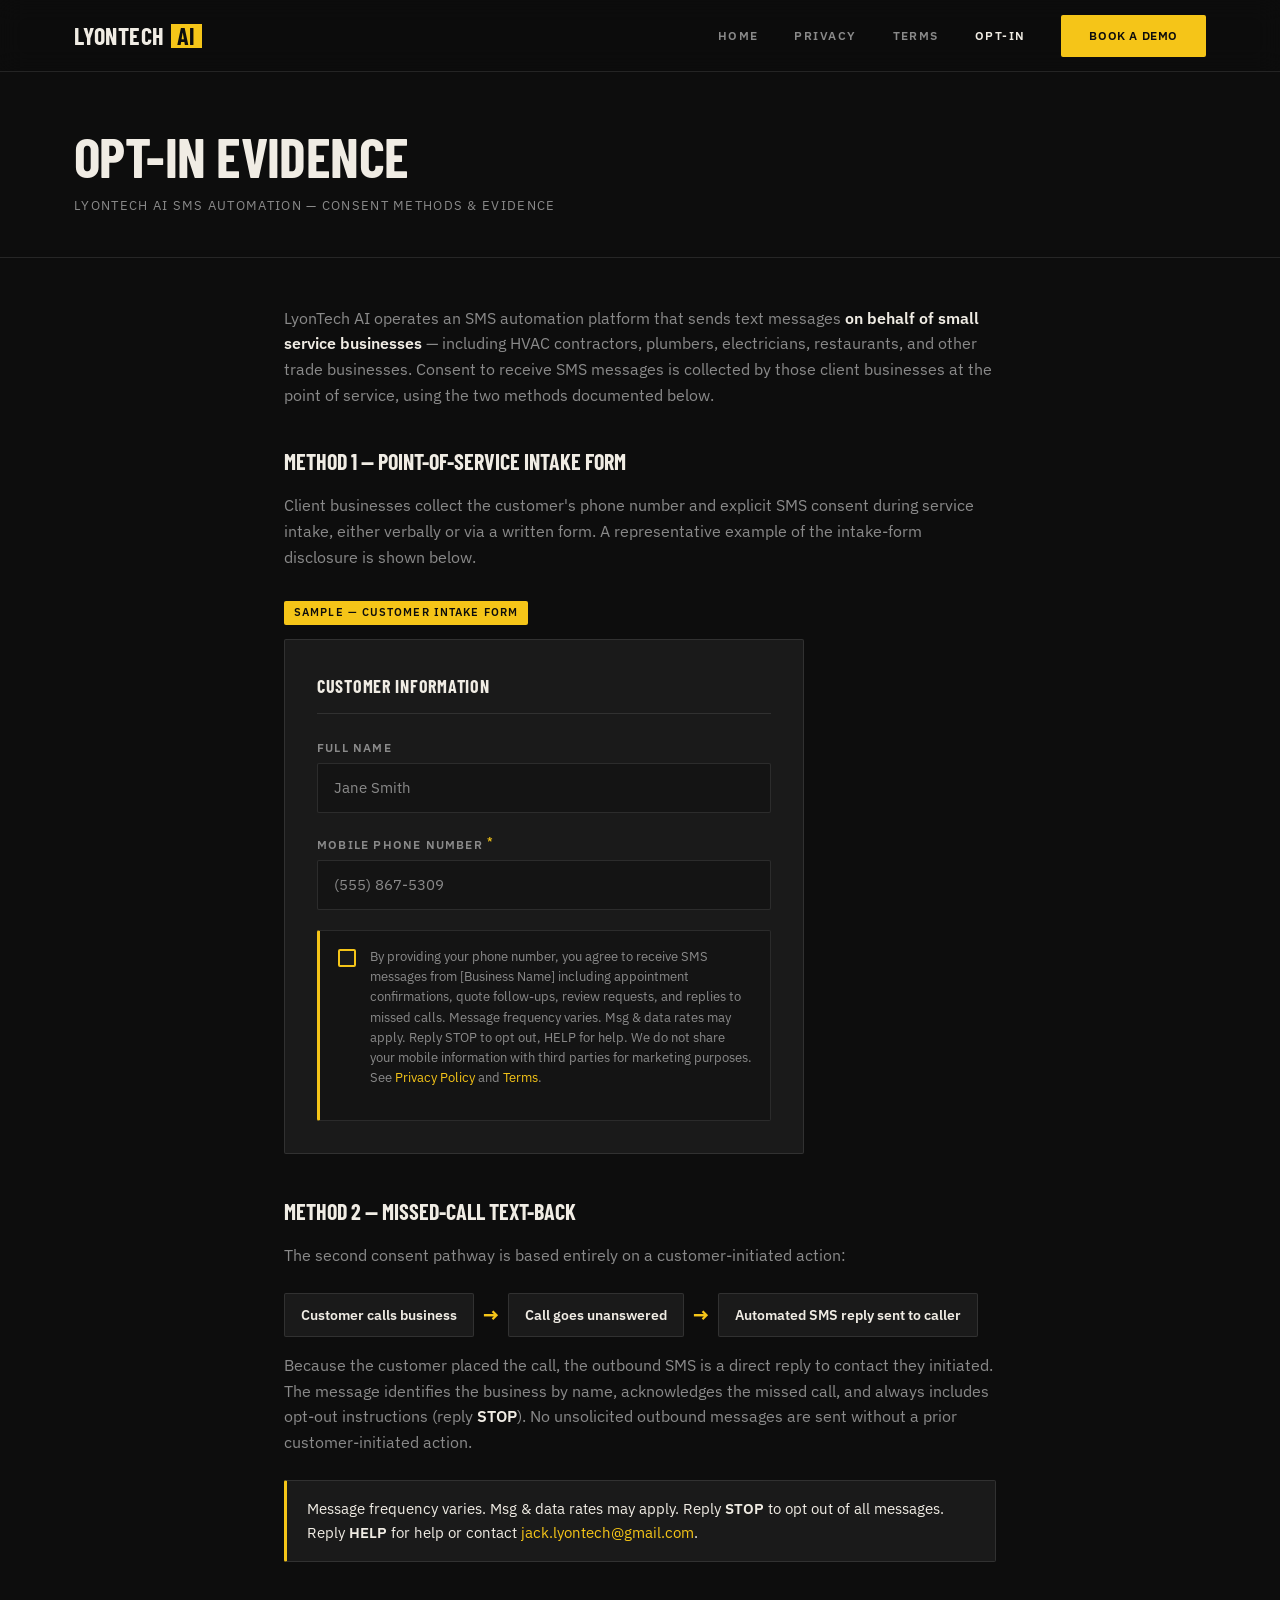
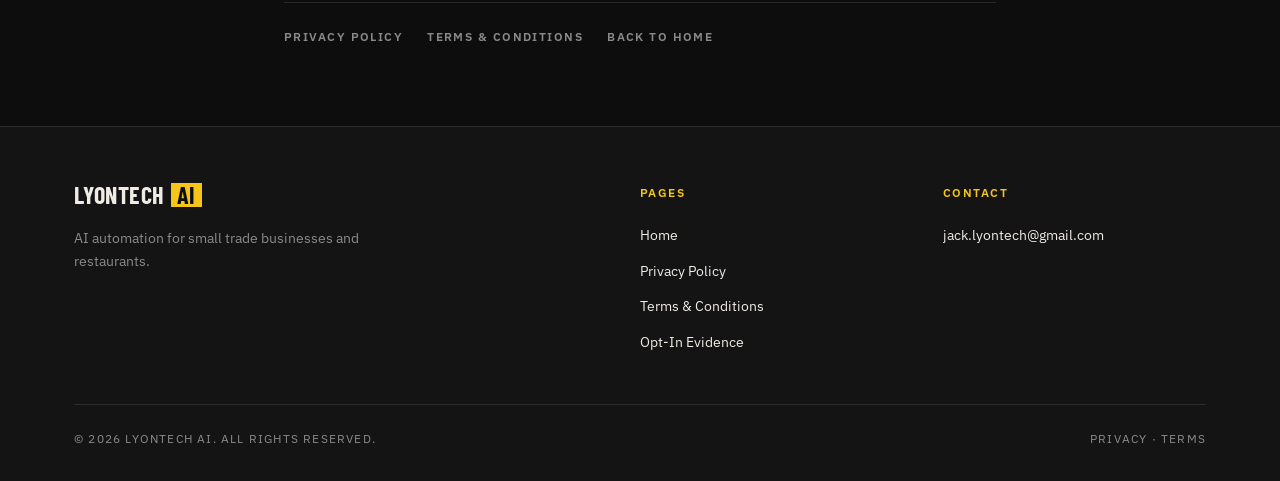
==== commit 5d7a59e3: "Fix SMS consent pages for A2P 10DLC: privacy SMS policy, opt-in evidence, unchecked consent box" ====
--- a/opt-in-evidence.html
+++ b/opt-in-evidence.html
@@ -40,36 +40,52 @@
     <div class="page-hero">
       <div class="container">
         <h1>Opt-In Evidence</h1>
-        <p class="meta">LyonTech AI SMS Automation — Consent Methods</p>
+        <p class="meta">LyonTech AI SMS Automation — Consent Methods &amp; Evidence</p>
       </div>
     </div>
 
     <div class="container legal-content">
-      <p>This page documents the consent methods used for the <strong>LyonTech AI SMS Automation</strong> program. End users who receive SMS messages through participating businesses opt in through one of the following pathways.</p>
+      <p>LyonTech AI operates an SMS automation platform that sends text messages <strong>on behalf of small service businesses</strong> — including HVAC contractors, plumbers, electricians, restaurants, and other trade businesses. Consent to receive SMS messages is collected by those client businesses at the point of service, using the two methods documented below.</p>
 
-      <div class="optin-methods">
-        <article class="optin-card">
-          <span class="method-num" aria-hidden="true">1</span>
-          <h3>Missed Call</h3>
-          <p>A customer calls the client's business phone number. If the call is missed, an automated SMS is sent identifying the business by name. The first message includes clear identification of the sender and instructions to reply <strong>STOP</strong> to opt out of future messages.</p>
-        </article>
+      <h2>Method 1 — Point-of-Service Intake Form</h2>
+      <p>Client businesses collect the customer's phone number and explicit SMS consent during service intake, either verbally or via a written form. A representative example of the intake-form disclosure is shown below.</p>
 
-        <article class="optin-card">
-          <span class="method-num" aria-hidden="true">2</span>
-          <h3>Existing Customer (Service Intake)</h3>
-          <p>During service intake, the client business collects the customer's phone number and informs the customer that SMS follow-up may be sent regarding their service, appointment, review request, or quote. Consent is obtained at the point of collection through verbal or written notice consistent with the client's intake process.</p>
-        </article>
+      <div class="form-mockup-wrap">
+        <span class="form-mockup-wrap__label">Sample — Customer Intake Form</span>
+        <div class="form-mockup">
+          <div class="form-mockup__title">Customer Information</div>
 
-        <article class="optin-card">
-          <span class="method-num" aria-hidden="true">3</span>
-          <h3>Web Form</h3>
-          <p>The client's customers submit a contact or request form on the client's website. The form includes an SMS consent checkbox that must be selected before submission. The checkbox language discloses that the user agrees to receive text messages related to their inquiry, with links to applicable terms and privacy policies.</p>
-        </article>
+          <div class="form-mockup__field">
+            <span class="form-mockup__field-label">Full Name</span>
+            <div class="form-mockup__input">Jane Smith</div>
+          </div>
+
+          <div class="form-mockup__field">
+            <span class="form-mockup__field-label">Mobile Phone Number <sup>*</sup></span>
+            <div class="form-mockup__input">(555) 867-5309</div>
+          </div>
+
+          <div class="form-mockup__consent">
+            <div class="form-mockup__checkbox" aria-label="Unchecked"></div>
+            <p class="form-mockup__consent-text">By providing your phone number, you agree to receive SMS messages from [Business Name] including appointment confirmations, quote follow-ups, review requests, and replies to missed calls. Message frequency varies. Msg &amp; data rates may apply. Reply STOP to opt out, HELP for help. We do not share your mobile information with third parties for marketing purposes. See <a href="privacy.html">Privacy Policy</a> and <a href="terms.html">Terms</a>.</p>
+          </div>
+        </div>
       </div>
 
-      <p class="notice">Message frequency varies. Msg &amp; data rates may apply.</p>
+      <h2>Method 2 — Missed-Call Text-Back</h2>
+      <p>The second consent pathway is based entirely on a customer-initiated action:</p>
 
-      <p>To stop messages, reply <strong>STOP</strong>. For help, reply <strong>HELP</strong> or email <a href="mailto:jack.lyontech@gmail.com">jack.lyontech@gmail.com</a>.</p>
+      <div class="missed-call-flow" aria-label="Missed-call consent flow">
+        <span class="missed-call-flow__step">Customer calls business</span>
+        <span class="missed-call-flow__arrow">&#8594;</span>
+        <span class="missed-call-flow__step">Call goes unanswered</span>
+        <span class="missed-call-flow__arrow">&#8594;</span>
+        <span class="missed-call-flow__step">Automated SMS reply sent to caller</span>
+      </div>
+
+      <p>Because the customer placed the call, the outbound SMS is a direct reply to contact they initiated. The message identifies the business by name, acknowledges the missed call, and always includes opt-out instructions (reply <strong>STOP</strong>). No unsolicited outbound messages are sent without a prior customer-initiated action.</p>
+
+      <p class="notice">Message frequency varies. Msg &amp; data rates may apply. Reply <strong>STOP</strong> to opt out of all messages. Reply <strong>HELP</strong> for help or contact <a href="mailto:jack.lyontech@gmail.com">jack.lyontech@gmail.com</a>.</p>
 
       <div class="legal-links">
         <a href="privacy.html">Privacy Policy</a>
--- a/css/styles.css
+++ b/css/styles.css
@@ -270,25 +270,11 @@
   position: relative;
   overflow: hidden;
   border-bottom: 1px solid var(--border);
-}
-
-.hero-bgword {
-  position: absolute;
-  top: 50%;
-  left: 50%;
-  transform: translate(-50%, -50%);
-  font-family: var(--font-display);
-  font-weight: 700;
-  text-transform: uppercase;
-  font-size: clamp(120px, 22vw, 260px);
-  color: transparent;
-  -webkit-text-stroke: 1px rgba(255, 255, 255, 0.05);
-  white-space: nowrap;
-  pointer-events: none;
-  z-index: 0;
-  user-select: none;
-  letter-spacing: -0.02em;
-  line-height: 1;
+  background-image:
+    radial-gradient(ellipse 70% 60% at 35% 50%, rgba(245, 197, 24, 0.04) 0%, transparent 70%),
+    linear-gradient(rgba(255, 255, 255, 0.035) 1px, transparent 1px),
+    linear-gradient(90deg, rgba(255, 255, 255, 0.035) 1px, transparent 1px);
+  background-size: 100% 100%, 60px 60px, 60px 60px;
 }
 
 .hero-content {
@@ -337,6 +323,17 @@
   display: flex;
   flex-wrap: wrap;
   gap: 0.875rem;
+}
+
+.btn-hero {
+  padding: 1.125rem 2.25rem;
+}
+
+.hero-microcopy {
+  margin-top: 1.25rem;
+  font-size: 0.8125rem;
+  color: var(--text-muted);
+  letter-spacing: 0.04em;
 }
 
 /* Sections */
@@ -448,43 +445,60 @@
   border-bottom: 1px solid var(--border);
 }
 
-.steps {
-  display: grid;
-  gap: 2.5rem;
+/* Timeline (replaces old .steps) */
+.timeline {
+  display: flex;
+  flex-direction: column;
   position: relative;
 }
 
-@media (min-width: 768px) {
-  .steps {
-    grid-template-columns: repeat(3, 1fr);
-    gap: 2rem;
-  }
-}
-
-.step {
-  text-align: left;
-  position: relative;
-  padding: 1.5rem 0 0;
-  border-top: 1px solid var(--border);
-}
-
-.step-number {
+/* Vertical connector — mobile */
+.timeline::before {
+  content: "";
+  position: absolute;
+  left: 23px;
+  top: 24px;
+  bottom: 24px;
+  width: 1px;
+  background: var(--border);
+  z-index: 0;
+}
+
+.timeline-step {
+  display: flex;
+  flex-direction: row;
+  align-items: flex-start;
+  gap: 1.5rem;
+  padding-bottom: 2.5rem;
+}
+
+.timeline-step:last-child {
+  padding-bottom: 0;
+}
+
+.timeline-node {
+  flex-shrink: 0;
   width: 48px;
   height: 48px;
-  margin: 0 0 1.25rem;
   display: flex;
   align-items: center;
   justify-content: center;
   font-family: var(--font-display);
-  font-size: 1.25rem;
-  font-weight: 700;
-  color: var(--accent);
-  background: transparent;
+  font-size: 1.375rem;
+  font-weight: 700;
+  color: var(--accent);
+  background: var(--bg-elevated);
   border: 2px solid var(--accent);
   border-radius: var(--radius);
-}
-
-.step h3 {
+  position: relative;
+  z-index: 1;
+}
+
+.timeline-body {
+  padding-top: 0.5rem;
+}
+
+.timeline-body h3 {
   font-family: var(--font-display);
   font-size: 1.375rem;
   font-weight: 700;
@@ -493,78 +507,296 @@
   margin-bottom: 0.625rem;
 }
 
-.step p {
+.timeline-body p {
   color: var(--text-muted);
   font-size: 0.9375rem;
-}
-
-.step-arrow {
+  line-height: 1.6;
+}
+
+@media (min-width: 768px) {
+  .timeline {
+    flex-direction: row;
+    align-items: flex-start;
+  }
+
+  /* Horizontal connector — desktop */
+  .timeline::before {
+    left: 0;
+    right: 0;
+    top: 23px;
+    bottom: auto;
+    width: auto;
+    height: 1px;
+  }
+
+  .timeline-step {
+    flex: 1;
+    flex-direction: column;
+    gap: 0;
+    padding-bottom: 0;
+    padding-right: 2.5rem;
+  }
+
+  .timeline-step:last-child {
+    padding-right: 0;
+  }
+
+  .timeline-node {
+    margin-bottom: 1.5rem;
+  }
+
+  .timeline-body {
+    padding-top: 0;
+  }
+}
+
+/* Pricing */
+.pricing-grid {
+  display: grid;
+  gap: 1px;
+  background: var(--border);
+  border: 1px solid var(--border);
+  margin-bottom: 2rem;
+}
+
+@media (min-width: 768px) {
+  .pricing-grid {
+    grid-template-columns: repeat(3, 1fr);
+  }
+}
+
+.pricing-card {
+  background: var(--bg-card);
+  border-top: 3px solid var(--accent);
+  padding: 2.5rem 2rem;
+  display: flex;
+  flex-direction: column;
+  position: relative;
+}
+
+.pricing-card--featured {
+  background: var(--bg-elevated);
+  box-shadow: 0 0 0 1px var(--accent);
+  z-index: 1;
+}
+
+.pricing-card__badge {
+  display: inline-block;
+  align-self: flex-start;
+  padding: 0.2rem 0.625rem;
+  margin-bottom: 1.25rem;
+  font-family: var(--font-sans);
+  font-size: 0.6875rem;
+  font-weight: 600;
+  text-transform: uppercase;
+  letter-spacing: 0.1em;
+  color: #0d0d0d;
+  background: var(--accent);
+  border-radius: var(--radius);
+}
+
+.pricing-card__header {
+  margin-bottom: 2rem;
+}
+
+.pricing-card__name {
+  font-family: var(--font-display);
+  font-size: 1.5rem;
+  font-weight: 700;
+  text-transform: uppercase;
+  line-height: 1;
+  margin-bottom: 1rem;
+}
+
+.pricing-card__price {
+  margin-bottom: 1rem;
+}
+
+.pricing-card__amount {
+  display: block;
+  font-family: var(--font-display);
+  font-size: 2.75rem;
+  font-weight: 700;
+  line-height: 1;
+  color: var(--text);
+}
+
+.pricing-card__period {
+  font-size: 1.25rem;
+  font-weight: 600;
+  color: var(--text-muted);
+}
+
+.pricing-card__setup {
+  display: block;
+  margin-top: 0.375rem;
+  font-size: 0.8125rem;
+  text-transform: uppercase;
+  letter-spacing: 0.05em;
+  color: var(--text-muted);
+}
+
+.pricing-card__tagline {
+  font-size: 0.875rem;
+  color: var(--text-muted);
+  line-height: 1.5;
+  padding-left: 0.75rem;
+  border-left: 3px solid var(--accent);
+}
+
+.pricing-card__features {
+  list-style: none;
+  flex: 1;
+  display: flex;
+  flex-direction: column;
+  gap: 0.75rem;
+  margin-bottom: 2rem;
+}
+
+.pricing-card__features li {
+  position: relative;
+  padding-left: 1.375rem;
+  font-size: 0.9375rem;
+  color: var(--text-muted);
+  line-height: 1.5;
+}
+
+.pricing-card__features li::before {
+  content: "—";
+  position: absolute;
+  left: 0;
+  color: var(--accent);
+  font-weight: 700;
+}
+
+.pricing-card__cta {
+  margin-top: auto;
+}
+
+.pricing-card__cta .btn {
+  width: 100%;
+}
+
+.pricing-note {
+  text-align: center;
+  font-size: 0.9375rem;
+  color: var(--text-muted);
+}
+
+/* FAQ */
+.faq-list {
+  border-top: 1px solid var(--border);
+}
+
+.faq-item {
+  border-bottom: 1px solid var(--border);
+}
+
+.faq-item summary {
+  display: flex;
+  align-items: center;
+  justify-content: space-between;
+  gap: 1.5rem;
+  padding: 1.5rem 0;
+  list-style: none;
+  cursor: pointer;
+  font-family: var(--font-display);
+  font-size: clamp(1.125rem, 2.5vw, 1.375rem);
+  font-weight: 700;
+  text-transform: uppercase;
+  letter-spacing: 0;
+  line-height: 1.15;
+  color: var(--text);
+  user-select: none;
+  transition: color var(--transition);
+}
+
+.faq-item summary::-webkit-details-marker {
   display: none;
 }
 
-/* Testimonials */
-.testimonials-grid {
+.faq-item summary::marker {
+  display: none;
+}
+
+.faq-item summary::after {
+  content: "+";
+  flex-shrink: 0;
+  font-family: var(--font-display);
+  font-size: 1.75rem;
+  font-weight: 700;
+  line-height: 1;
+  color: var(--accent);
+  transition: color var(--transition);
+}
+
+.faq-item[open] > summary::after {
+  content: "−";
+}
+
+.faq-item summary:hover {
+  color: var(--accent);
+}
+
+.faq-item summary:focus-visible {
+  outline: 2px solid var(--accent);
+  outline-offset: 4px;
+  border-radius: var(--radius);
+}
+
+.faq-item__answer {
+  padding-bottom: 1.625rem;
+  font-size: 0.9375rem;
+  color: var(--text-muted);
+  line-height: 1.65;
+  max-width: 680px;
+}
+
+/* Stats */
+.stats-grid {
   display: grid;
-  gap: 1.25rem;
-}
-
-@media (min-width: 640px) {
-  .testimonials-grid {
-    grid-template-columns: repeat(2, 1fr);
-  }
-}
-
-@media (min-width: 1024px) {
-  .testimonials-grid {
-    grid-template-columns: repeat(3, 1fr);
-  }
-}
-
-.testimonial-card {
+  grid-template-columns: repeat(2, 1fr);
+  gap: 1px;
+  background: var(--border);
+  border: 1px solid var(--border);
+  margin-bottom: 2rem;
+}
+
+@media (min-width: 768px) {
+  .stats-grid {
+    grid-template-columns: repeat(4, 1fr);
+  }
+}
+
+.stat-block {
   background: var(--bg-card);
-  border: 1px solid var(--border);
-  border-left: 3px solid var(--accent);
-  border-radius: var(--radius);
-  padding: 2rem;
-  min-height: 200px;
+  padding: 2.5rem 2rem;
   display: flex;
   flex-direction: column;
-}
-
-.testimonial-placeholder {
-  flex: 1;
-  display: flex;
-  align-items: flex-start;
-  justify-content: flex-start;
-  color: var(--text);
+  gap: 0.625rem;
+}
+
+.stat-block__number {
+  font-family: var(--font-display);
+  font-size: clamp(2.5rem, 5vw, 3.75rem);
+  font-weight: 700;
+  line-height: 1;
+  letter-spacing: -0.02em;
+  color: var(--accent);
+}
+
+.stat-block__label {
+  font-size: 0.875rem;
+  color: var(--text-muted);
+  line-height: 1.4;
+  max-width: 180px;
+}
+
+.stats-caption {
   font-size: 1rem;
-  font-style: normal;
-  text-align: left;
-  padding: 0;
-  line-height: 1.5;
-}
-
-.testimonial-meta {
-  margin-top: 1.5rem;
-  padding-top: 1rem;
-  border-top: 1px solid var(--border);
-}
-
-.testimonial-meta strong {
-  display: block;
-  font-family: var(--font-sans);
-  font-size: 0.75rem;
-  font-weight: 600;
-  text-transform: uppercase;
-  letter-spacing: 0.12em;
-  color: var(--text);
-}
-
-.testimonial-meta span {
-  font-size: 0.75rem;
-  color: var(--text-muted);
-  text-transform: uppercase;
-  letter-spacing: 0.08em;
+  color: var(--text-muted);
+  line-height: 1.6;
+  max-width: 720px;
 }
 
 /* Contact / Demo form */
@@ -578,6 +810,34 @@
   margin-right: auto;
   max-width: 720px;
   text-align: left;
+}
+
+.contact-subheading {
+  font-family: var(--font-sans);
+  font-size: 0.75rem;
+  font-weight: 600;
+  text-transform: uppercase;
+  letter-spacing: 0.12em;
+  color: var(--text-muted);
+  padding-left: 0.875rem;
+  border-left: 3px solid var(--accent);
+  margin-bottom: 1.5rem;
+}
+
+.contact-subheading--gap {
+  margin-top: 3.5rem;
+}
+
+.calendly-embed-wrapper {
+  max-width: 760px;
+  margin: 0 auto;
+  border: 1px solid var(--border);
+  border-radius: var(--radius);
+  overflow: hidden;
+}
+
+.calendly-embed-wrapper .calendly-inline-widget {
+  width: 100%;
 }
 
 .demo-form {
@@ -690,6 +950,27 @@
   color: var(--accent);
 }
 
+.form-confirmation__heading {
+  font-family: var(--font-display);
+  font-weight: 700;
+  font-size: 1.75rem;
+  text-transform: uppercase;
+  letter-spacing: 0.08em;
+  color: var(--accent);
+  margin-bottom: 0.75rem;
+}
+
+.form-error {
+  margin-top: 1rem;
+  color: var(--accent);
+  font-size: 0.9375rem;
+}
+
+.form-error a {
+  color: var(--accent);
+  text-decoration: underline;
+}
+
 /* CTA band */
 .cta-band {
   padding: 5rem 0;
@@ -896,6 +1177,137 @@
   color: var(--accent);
 }
 
+/* Form mockup (opt-in evidence page) */
+.form-mockup-wrap {
+  margin: 1.75rem 0 2.5rem;
+}
+
+.form-mockup-wrap__label {
+  display: inline-block;
+  font-size: 0.6875rem;
+  font-weight: 600;
+  text-transform: uppercase;
+  letter-spacing: 0.1em;
+  color: #0d0d0d;
+  background: var(--accent);
+  padding: 0.2rem 0.625rem;
+  border-radius: var(--radius);
+  margin-bottom: 0.875rem;
+}
+
+.form-mockup {
+  background: var(--bg-card);
+  border: 1px solid var(--border);
+  border-radius: var(--radius);
+  padding: 2rem;
+  max-width: 520px;
+}
+
+.form-mockup__title {
+  font-family: var(--font-display);
+  font-size: 1.125rem;
+  font-weight: 700;
+  text-transform: uppercase;
+  letter-spacing: 0.04em;
+  color: var(--text);
+  margin-bottom: 1.5rem;
+  padding-bottom: 0.75rem;
+  border-bottom: 1px solid var(--border);
+}
+
+.form-mockup__field {
+  margin-bottom: 1.25rem;
+}
+
+.form-mockup__field-label {
+  display: block;
+  font-family: var(--font-sans);
+  font-size: 0.75rem;
+  font-weight: 600;
+  text-transform: uppercase;
+  letter-spacing: 0.1em;
+  color: var(--text-muted);
+  margin-bottom: 0.375rem;
+}
+
+.form-mockup__field-label sup {
+  color: var(--accent);
+}
+
+.form-mockup__input {
+  display: block;
+  width: 100%;
+  background: var(--bg-elevated);
+  border: 1px solid var(--border);
+  border-radius: var(--radius);
+  padding: 0.75rem 1rem;
+  color: var(--text-muted);
+  font-family: var(--font-sans);
+  font-size: 0.9375rem;
+}
+
+.form-mockup__consent {
+  display: flex;
+  align-items: flex-start;
+  gap: 0.875rem;
+  padding: 1rem 1.125rem;
+  background: var(--bg-elevated);
+  border: 1px solid var(--border);
+  border-left: 3px solid var(--accent);
+  border-radius: var(--radius);
+  margin-top: 0.25rem;
+}
+
+.form-mockup__checkbox {
+  flex-shrink: 0;
+  width: 18px;
+  height: 18px;
+  border: 2px solid var(--accent);
+  border-radius: 2px;
+  margin-top: 2px;
+  display: flex;
+  align-items: center;
+  justify-content: center;
+  font-size: 0.6875rem;
+  font-weight: 700;
+  color: var(--accent);
+  background: var(--bg-card);
+}
+
+.form-mockup__consent-text {
+  font-size: 0.8125rem;
+  color: var(--text-muted);
+  line-height: 1.55;
+  margin-bottom: 0;
+}
+
+/* Missed-call flow diagram */
+.missed-call-flow {
+  display: flex;
+  flex-wrap: wrap;
+  align-items: center;
+  gap: 0.5rem;
+  margin: 1.5rem 0 1rem;
+}
+
+.missed-call-flow__step {
+  background: var(--bg-card);
+  border: 1px solid var(--border);
+  border-radius: var(--radius);
+  padding: 0.625rem 1rem;
+  font-size: 0.875rem;
+  font-weight: 600;
+  color: var(--text);
+  white-space: nowrap;
+}
+
+.missed-call-flow__arrow {
+  color: var(--accent);
+  font-size: 1.25rem;
+  font-weight: 700;
+  line-height: 1;
+}
+
 /* Footer */
 .site-footer {
   padding: 3.5rem 0 2rem;
